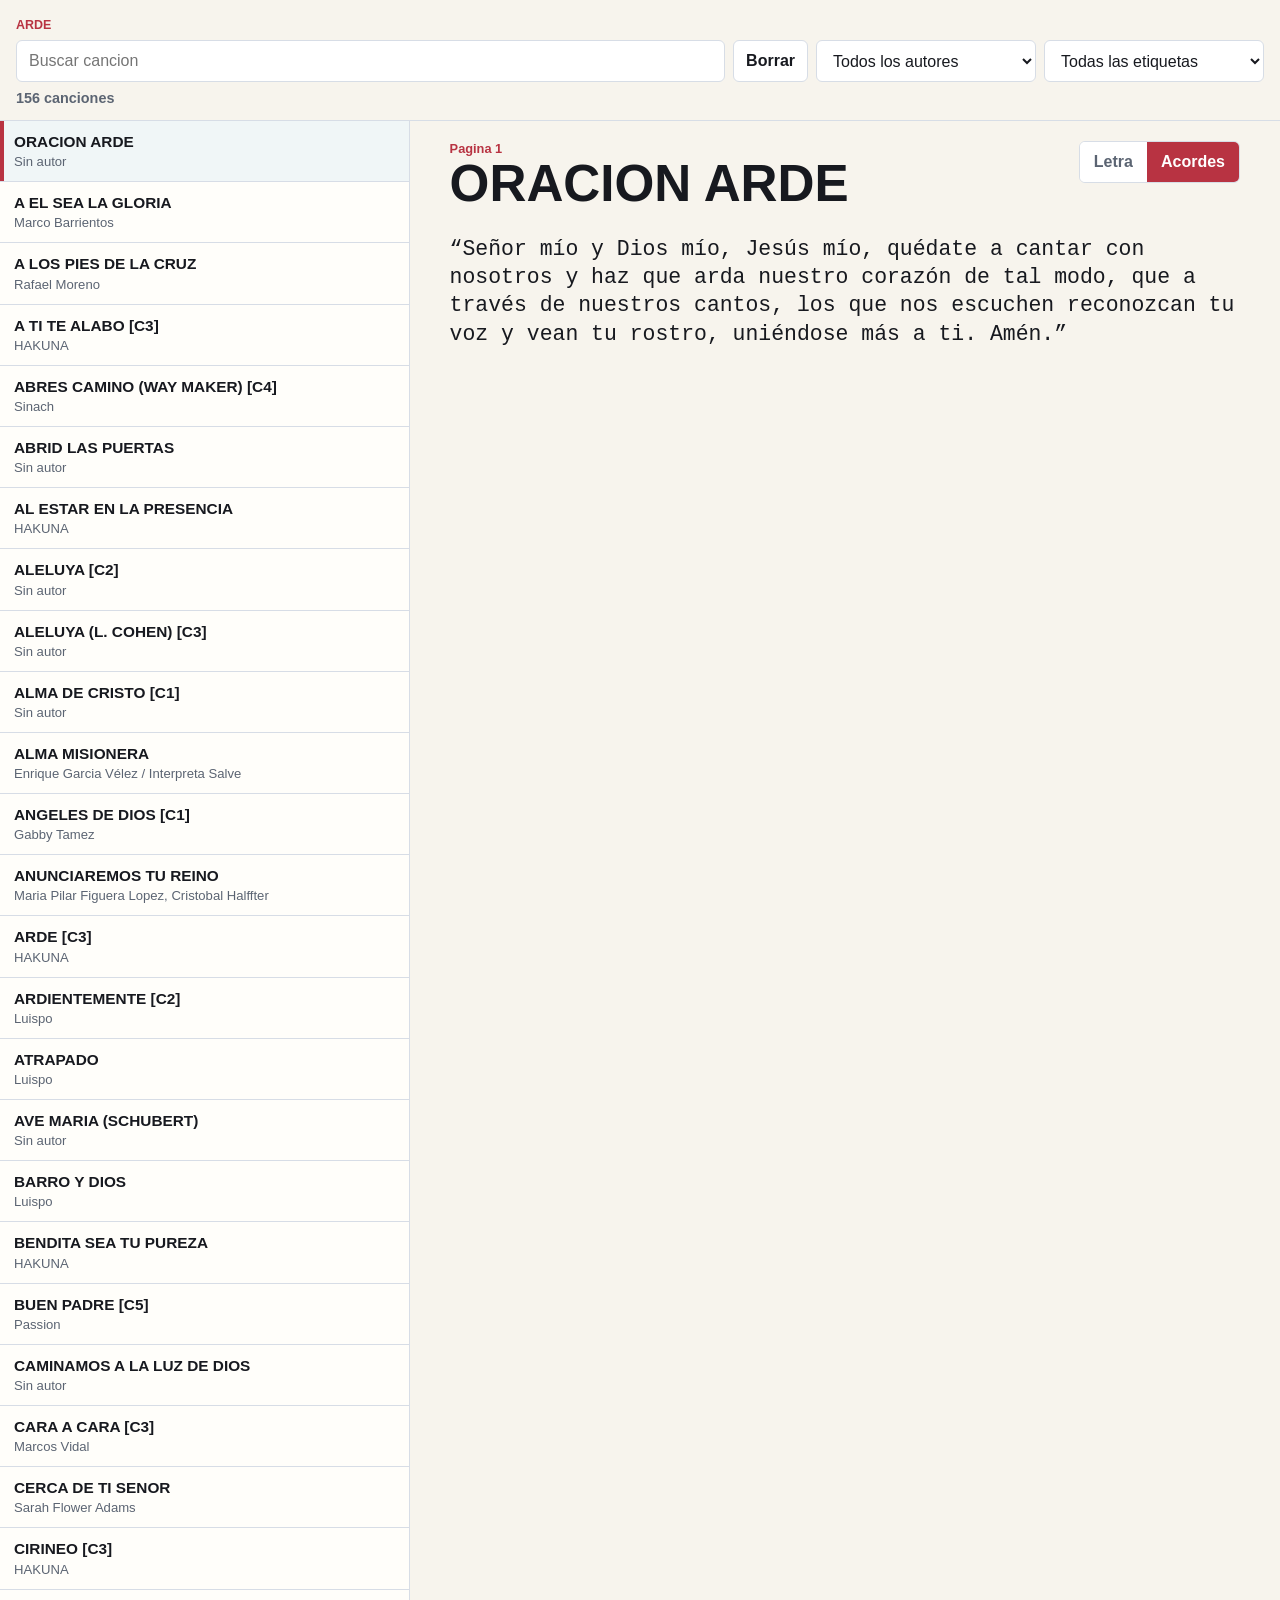
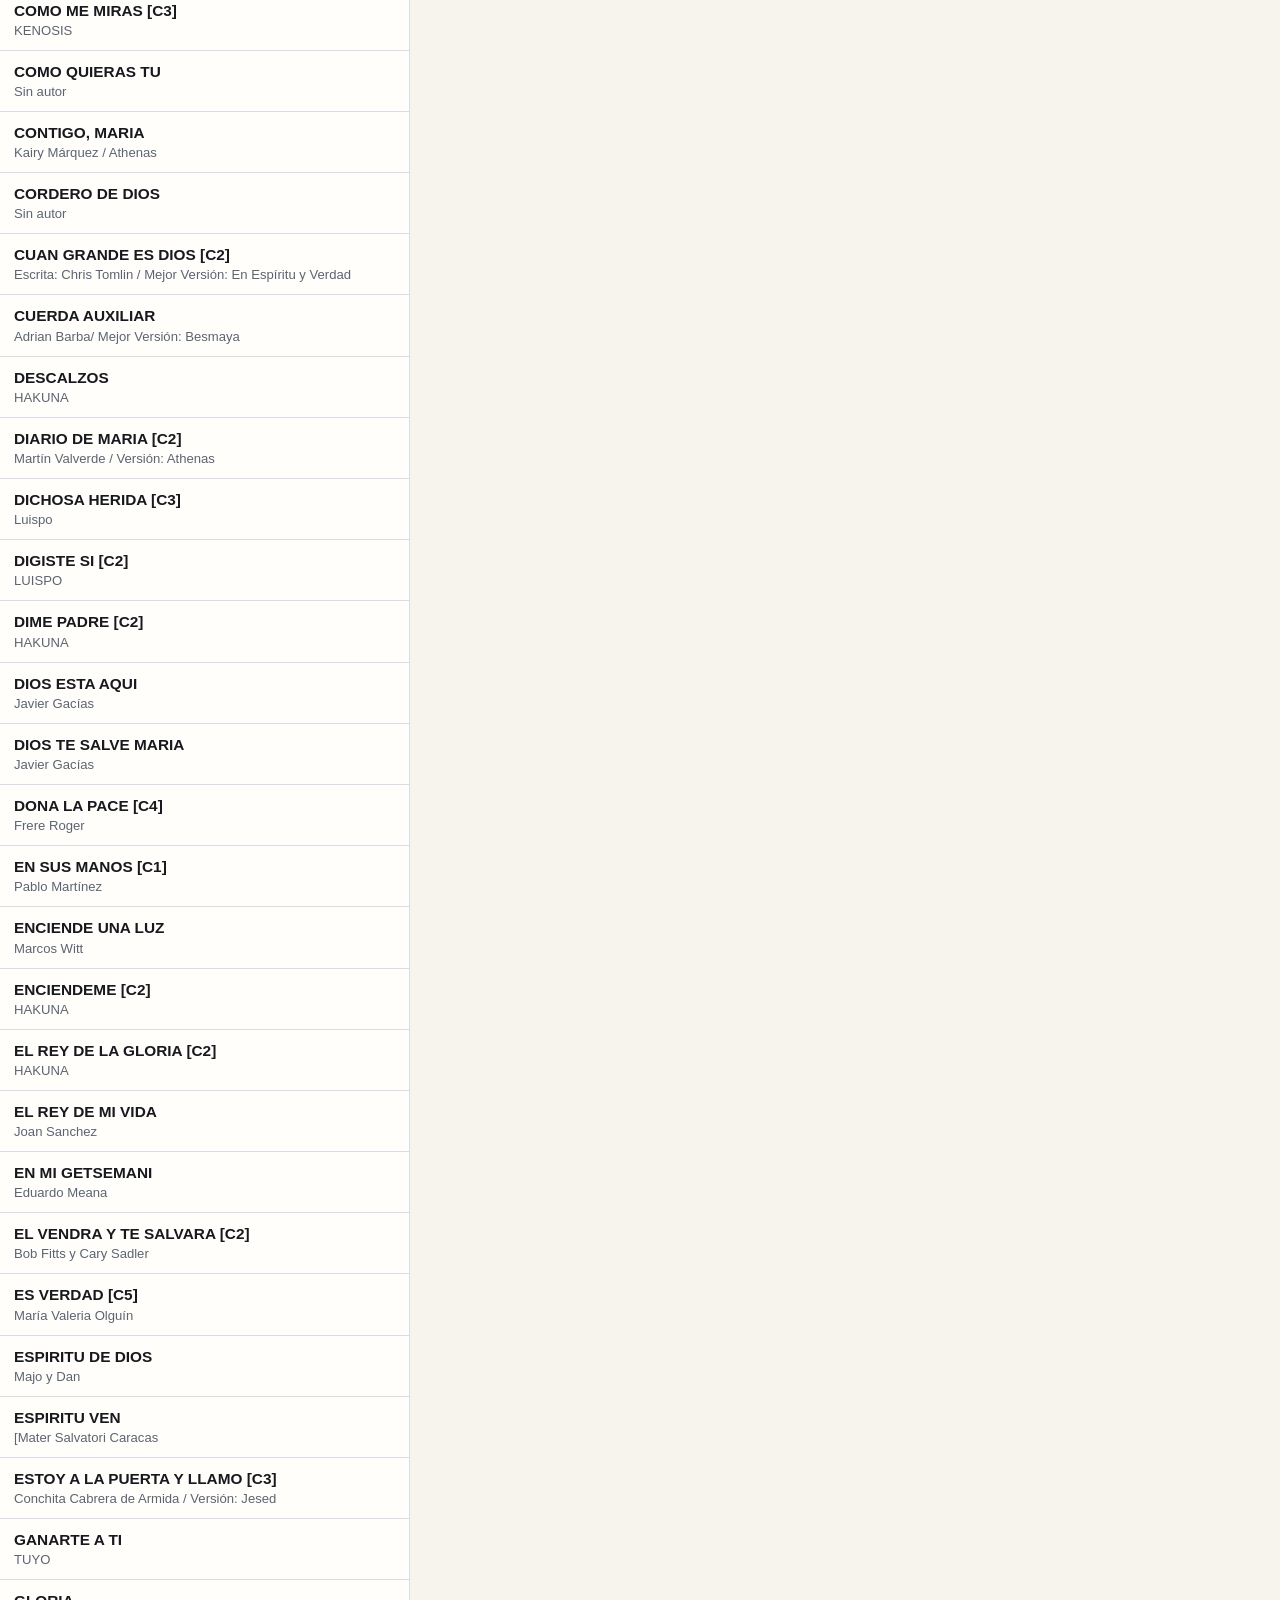
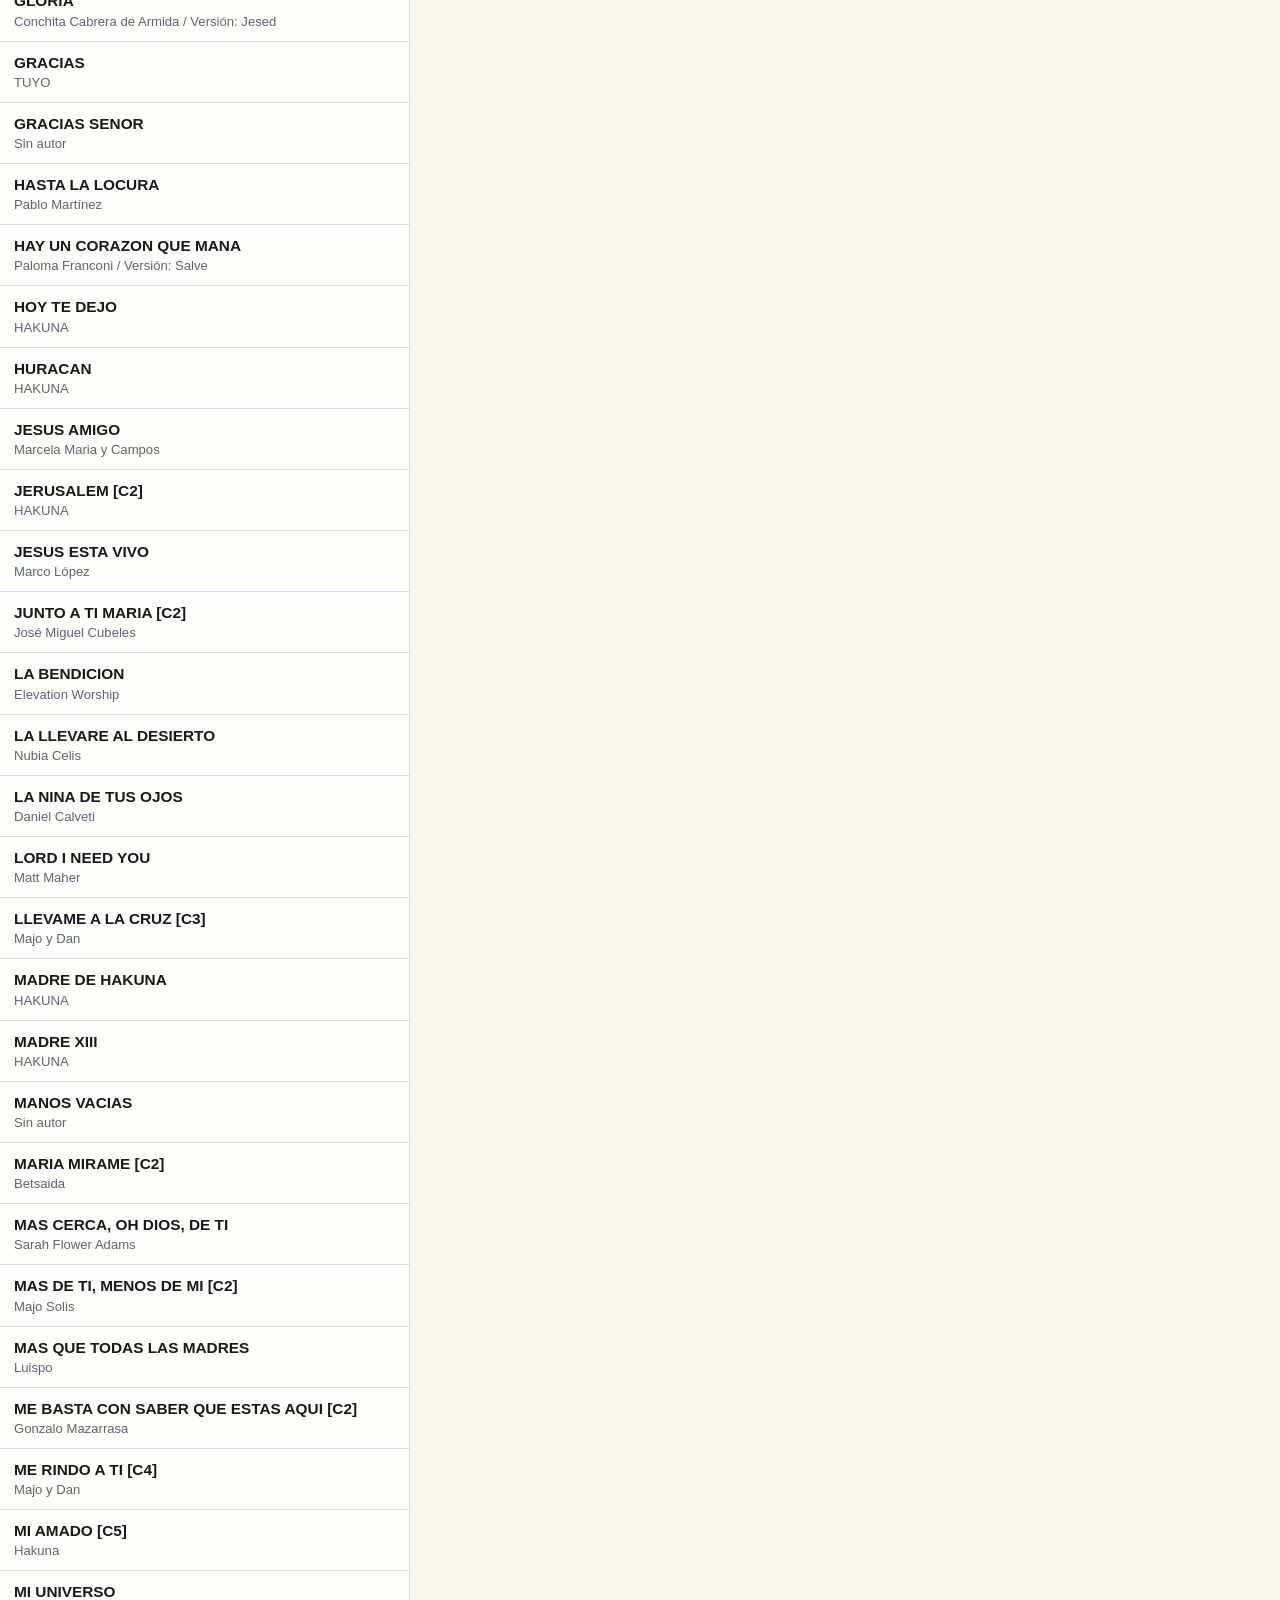
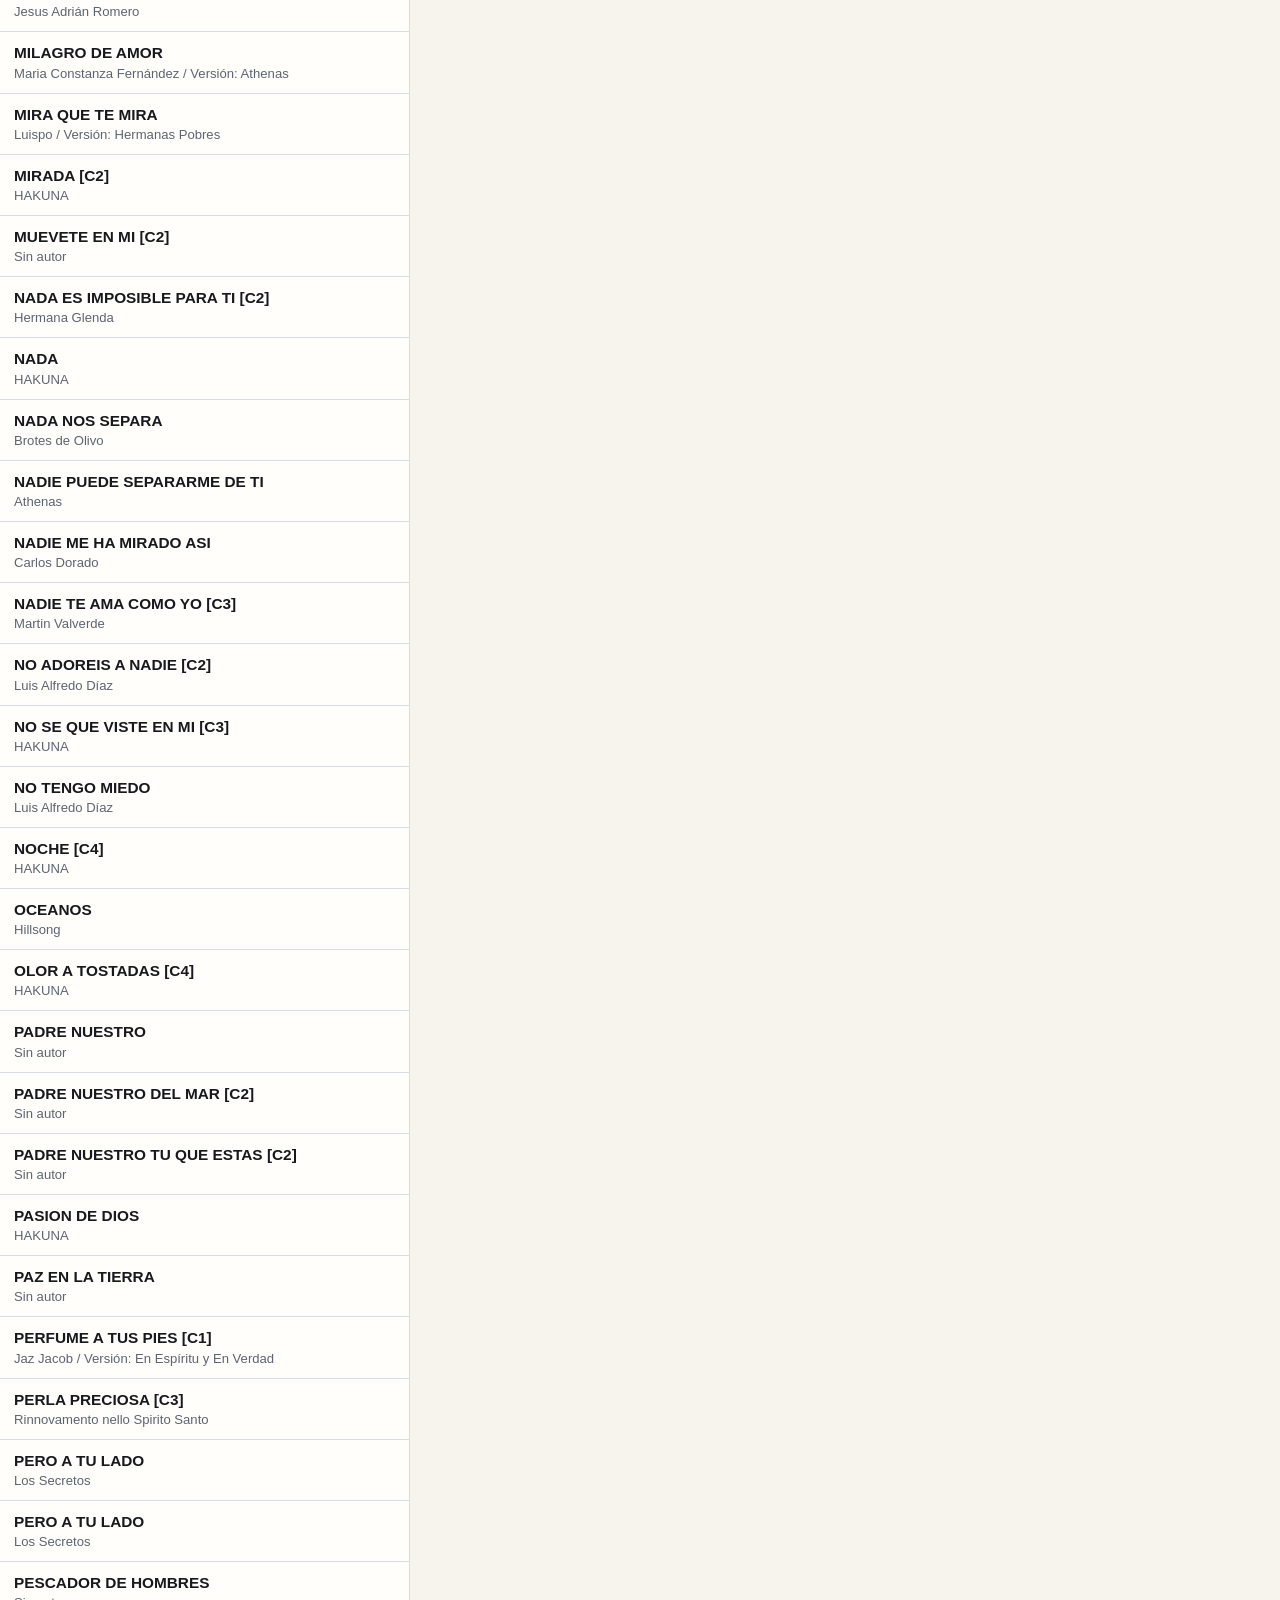
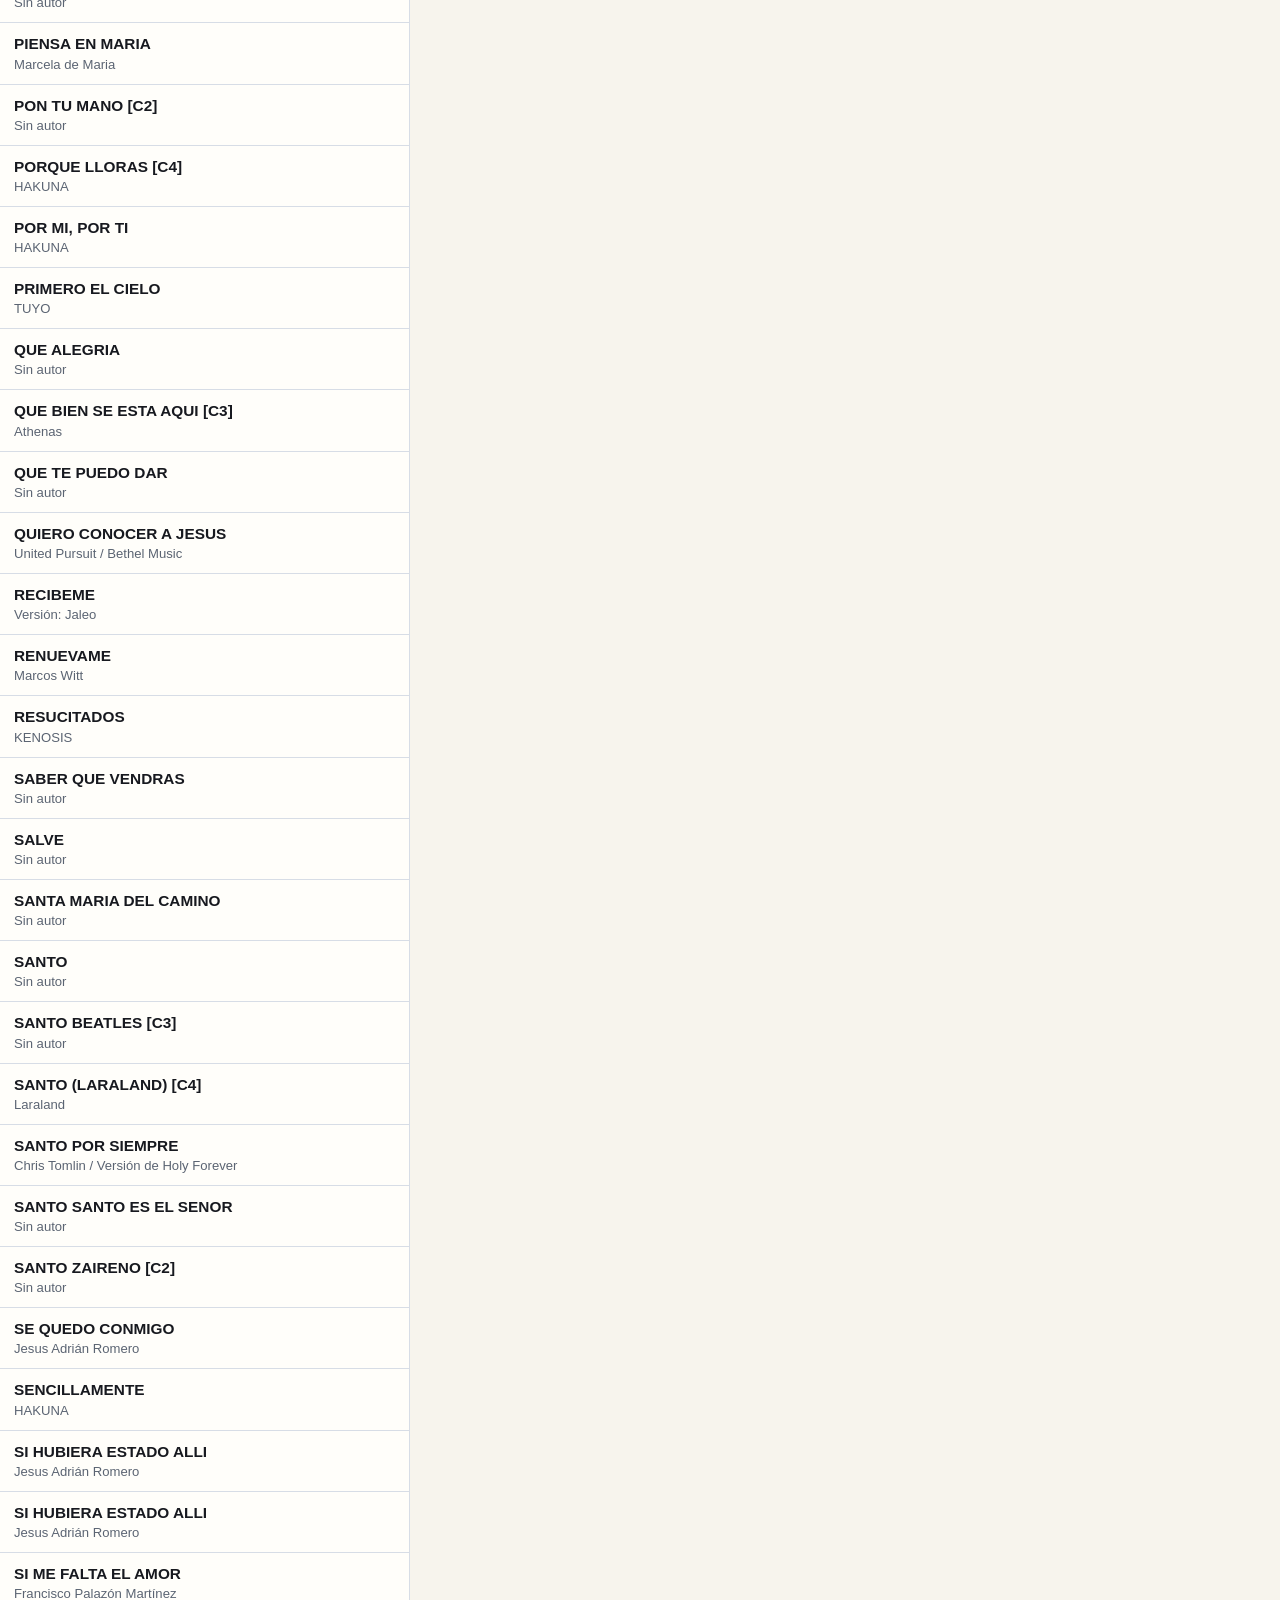
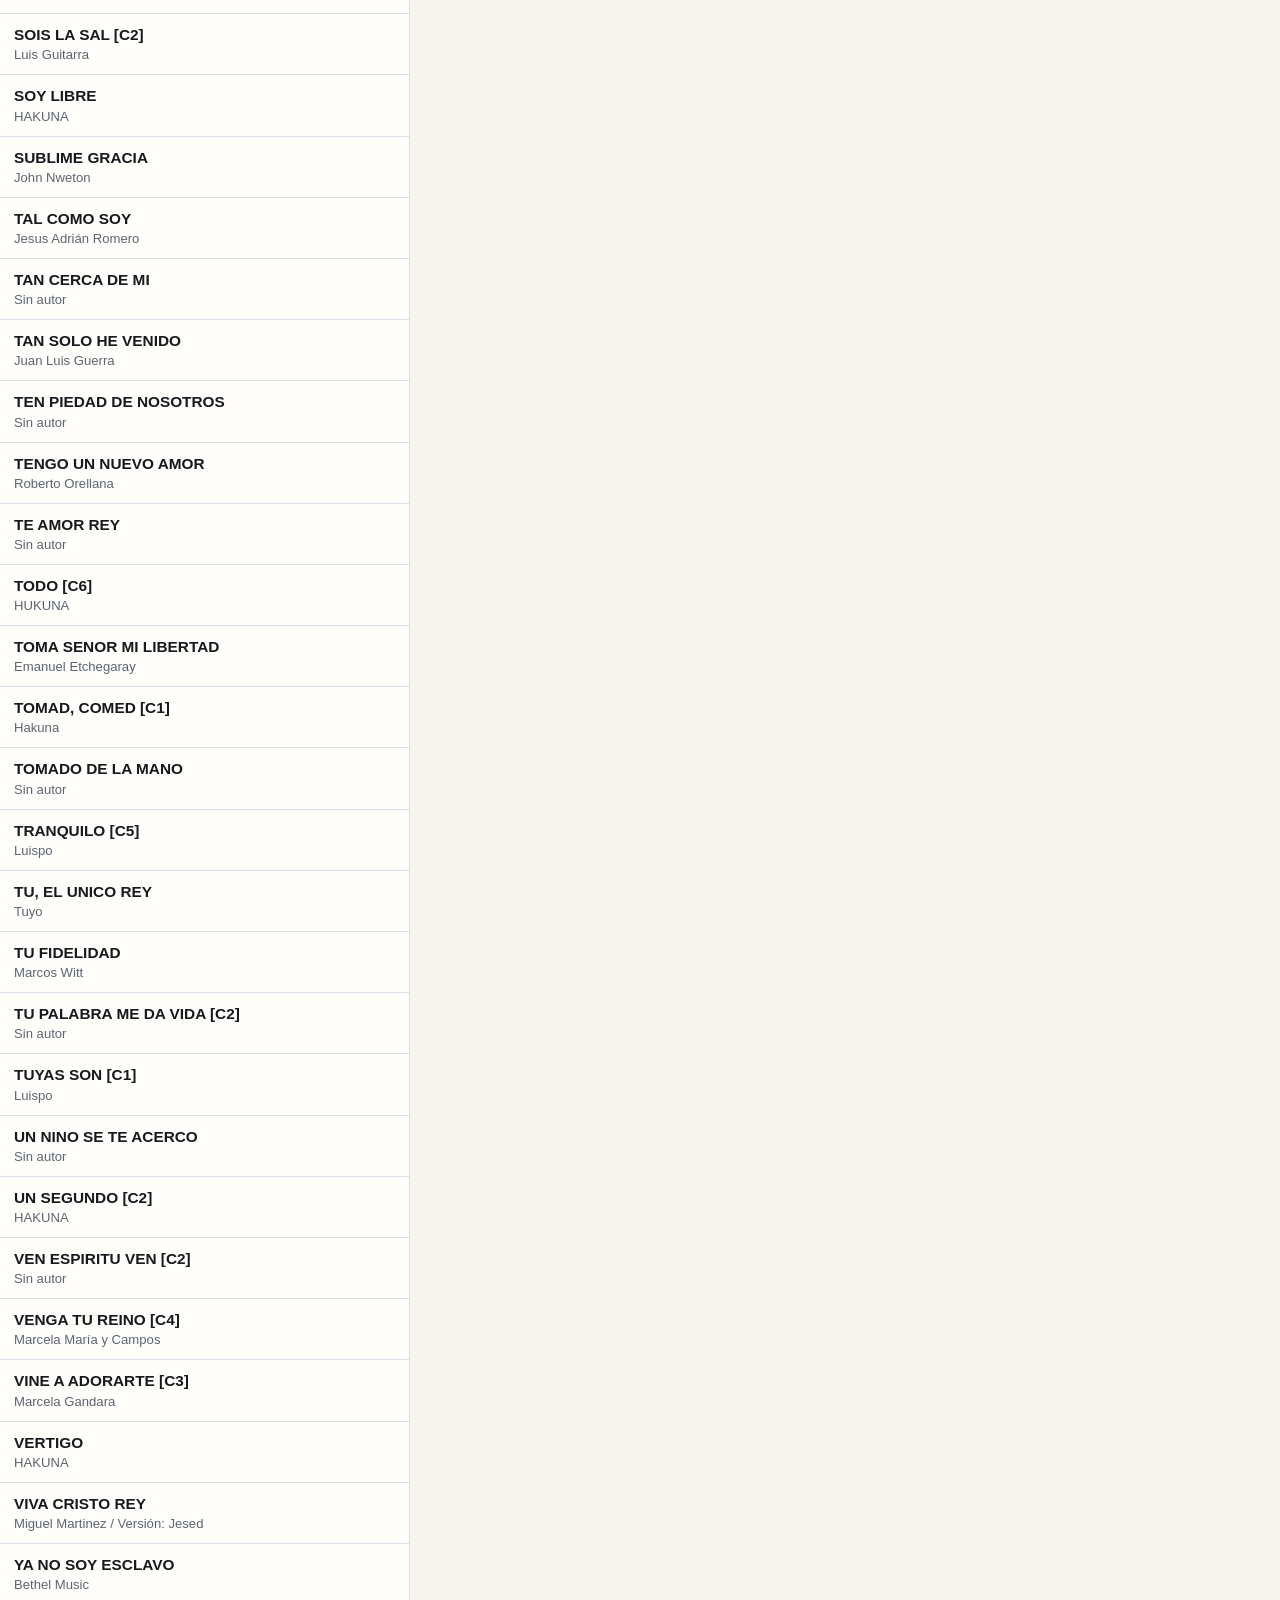
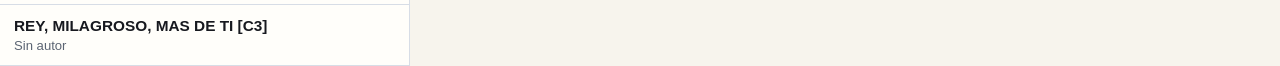
==== arde.html @ efcc57ff "Anade paginas directas de cancionero" ====
<!doctype html>
<html lang="es">
  <head>
    <meta charset="utf-8" />
    <meta name="viewport" content="width=device-width, initial-scale=1" />
    <title>ARDE Cancionero</title>
    <link rel="stylesheet" href="styles.css?v=20260527-landing7" />
  </head>
  <body class="app-open standalone-open" data-songbook-file="data/arde.json">
    <header class="topbar">
      <a class="home-button" href="index.html?v=landing7">Cancioneros</a>
      <p id="currentSongbook" class="eyebrow">ARDE</p>
      <div class="filters">
        <input id="search" type="search" placeholder="Buscar cancion" autocomplete="off" />
        <button id="clearFiltersButton" class="clear-filters-button" type="button">Borrar</button>
        <select id="authorFilter" aria-label="Autor"></select>
        <select id="tagFilter" aria-label="Etiqueta"></select>
      </div>
      <div class="selection-bar">
        <strong id="selectionCount">0 canciones</strong>
      </div>
    </header>
    <main class="layout">
      <nav id="songList" class="song-list" aria-label="Canciones"></nav>
      <article class="song-view">
        <div class="song-heading">
          <div>
            <p id="songPage" class="song-page"></p>
            <h2 id="songTitle">Cargando cancionero...</h2>
            <p id="songCapo" class="song-capo"></p>
            <p id="songAuthor" class="song-author"></p>
            <p id="songTags" class="song-tags"></p>
          </div>
          <div class="mode-switch" aria-label="Vista">
            <button id="lyricsOnlyButton" type="button">Letra</button>
            <button id="withChordsButton" type="button" class="active">Acordes</button>
          </div>
        </div>
        <div id="songBody" class="song-body"></div>
      </article>
    </main>
    <script src="songbook.js?v=20260527-landing7"></script>
  </body>
</html>
---- styles.css ----
:root {
  color-scheme: light;
  --ink: #17191f;
  --muted: #5b6472;
  --line: #d7dde6;
  --paper: #f7f4ed;
  --surface: #fffefa;
  --accent: #b83342;
}

* { box-sizing: border-box; }

body {
  margin: 0;
  background: var(--paper);
  color: var(--ink);
  font-family: Calibri, "Segoe UI", Arial, sans-serif;
}

.landing {
  min-height: 100vh;
  display: grid;
  align-content: center;
  gap: 14px;
  padding: 28px clamp(18px, 6vw, 56px);
}

.landing h1 {
  max-width: 720px;
  font-size: clamp(3rem, 11vw, 7.2rem);
  line-height: 0.92;
}

.landing-copy {
  color: var(--muted);
  font-size: clamp(1.05rem, 4vw, 1.35rem);
}

.songbook-choices {
  display: grid;
  grid-template-columns: repeat(2, minmax(0, 1fr));
  gap: 14px;
  width: min(780px, 100%);
  margin-top: 10px;
}

.songbook-button {
  --songbook-logo-column: clamp(50px, 11vw, 66px);
  --songbook-logo-gap: 8px;
  min-height: 132px;
  border: 1px solid var(--line);
  border-radius: 8px;
  background: var(--surface);
  color: var(--ink);
  cursor: pointer;
  display: grid;
  align-content: center;
  gap: 8px;
  padding: 18px 14px;
  text-align: left;
  text-decoration: none;
  font: inherit;
}

.songbook-title {
  display: grid;
  grid-template-columns: var(--songbook-logo-column) minmax(0, 1fr);
  align-items: center;
  gap: var(--songbook-logo-gap);
}

.songbook-logo {
  width: min(100%, clamp(40px, 10vw, 54px));
  height: clamp(50px, 12vw, 66px);
  object-fit: contain;
  flex: 0 0 auto;
}

.songbook-logo.rockandpop {
  width: min(100%, clamp(50px, 11vw, 66px));
  height: clamp(50px, 11vw, 66px);
}

.songbook-title strong {
  color: #000;
  font-size: clamp(1.8rem, 5vw, 3.2rem);
  line-height: 0.95;
}

.songbook-button span {
  color: var(--muted);
  font-size: 1rem;
}

.songbook-button > span:not(.songbook-title) {
  margin-left: calc(var(--songbook-logo-column) + var(--songbook-logo-gap));
}

.app-open .landing {
  display: none;
}

.topbar, .layout {
  display: none;
}

.app-open .topbar {
  display: grid;
}

.app-open .layout {
  display: grid;
}

.topbar {
  position: sticky;
  top: 0;
  z-index: 3;
  gap: 8px;
  padding: 18px 16px 14px;
  border-bottom: 1px solid var(--line);
  background: var(--paper);
}

.home-button {
  display: none;
  width: max-content;
  min-height: 34px;
  border: 1px solid var(--line);
  border-radius: 6px;
  background: #fff;
  color: var(--ink);
  cursor: pointer;
  padding: 0 12px;
  font: inherit;
  font-weight: 800;
}

.eyebrow {
  margin: 0;
  color: var(--accent);
  font-size: 0.78rem;
  font-weight: 800;
  letter-spacing: 0;
  text-transform: uppercase;
}

h1, h2, p { margin-top: 0; }

h1 {
  margin-bottom: 2px;
  font-size: 2rem;
  line-height: 1;
}

.filters {
  display: grid;
  grid-template-columns: minmax(180px, 1fr) auto minmax(150px, 220px) minmax(150px, 220px);
  gap: 8px;
}

#search, .filters select, .clear-filters-button {
  width: 100%;
  min-height: 42px;
  border: 1px solid var(--line);
  border-radius: 6px;
  background: #fff;
  color: var(--ink);
  padding: 0 12px;
  font: inherit;
}

.clear-filters-button {
  cursor: pointer;
  font-weight: 800;
  padding: 0 12px;
}

.selection-bar {
  display: flex;
  align-items: center;
  gap: 8px;
  flex-wrap: wrap;
}

.selection-bar strong {
  color: var(--muted);
  font-size: 0.9rem;
}

.selection-bar button {
  min-height: 34px;
  border: 1px solid var(--line);
  border-radius: 6px;
  background: #fff;
  color: var(--ink);
  cursor: pointer;
  padding: 0 10px;
  font: inherit;
  font-weight: 800;
}

.selection-bar button.active {
  border-color: var(--accent);
  background: var(--accent);
  color: #fff;
}

.selection-bar button:disabled {
  cursor: not-allowed;
  opacity: 0.45;
}

.layout {
  display: grid;
  grid-template-columns: minmax(230px, 32%) 1fr;
  min-height: calc(100vh - 122px);
}

body:not(.app-open) .topbar,
body:not(.app-open) .layout {
  display: none;
}

.song-list {
  border-right: 1px solid var(--line);
  background: var(--surface);
  overflow: auto;
}

.song-item {
  width: 100%;
  border: 0;
  border-bottom: 1px solid var(--line);
  background: transparent;
  color: var(--ink);
  cursor: pointer;
  display: grid;
  gap: 4px;
  padding: 12px 14px;
  text-align: left;
}

.song-item.active {
  background: #f0f6f7;
  box-shadow: inset 4px 0 0 var(--accent);
}

.song-item.selected {
  background: #fff8e8;
  box-shadow: inset 4px 0 0 #111;
}

.song-item.selected.active {
  background: #eef6ef;
}

.song-item.selected::after {
  content: "Seleccionada";
  color: #111;
  font-size: 0.72rem;
  font-weight: 800;
}

.song-item strong {
  font-size: 0.96rem;
  line-height: 1.12;
}

.song-item span {
  color: var(--muted);
  font-size: 0.82rem;
}

.song-item .item-tags,
.song-item .item-author {
  color: var(--accent);
  font-size: 0.78rem;
  font-weight: 800;
}

.filter-chip {
  border: 0;
  border-radius: 999px;
  background: transparent;
  color: var(--accent);
  cursor: pointer;
  display: inline;
  padding: 0;
  font: inherit;
  font-weight: 800;
  text-align: left;
}

.filter-chip:hover,
.filter-chip:focus-visible {
  text-decoration: underline;
}

.song-view {
  min-width: 0;
  padding: 20px clamp(16px, 4vw, 40px) 40px;
}

.song-heading {
  display: flex;
  align-items: start;
  justify-content: space-between;
  gap: 16px;
  margin-bottom: 18px;
}

.song-page {
  margin: 0 0 4px;
  color: var(--accent);
  font-size: 0.8rem;
  font-weight: 800;
}

h2 {
  margin-bottom: 4px;
  font-size: clamp(1.8rem, 5vw, 3.2rem);
  line-height: 0.95;
}

.song-author {
  margin-bottom: 0;
  color: var(--muted);
  font-style: italic;
}

.song-capo {
  margin: 0 0 6px;
  color: var(--accent);
  font-size: 0.96rem;
  font-weight: 800;
}

.song-author .filter-chip {
  color: var(--muted);
  font-style: italic;
}

.song-tags {
  margin: 8px 0 0;
  color: var(--accent);
  font-size: 0.86rem;
  font-weight: 800;
}

.song-tags .filter-chip + .filter-chip {
  margin-left: 8px;
}

.mode-switch {
  display: inline-flex;
  flex: 0 0 auto;
  border: 1px solid var(--line);
  border-radius: 6px;
  overflow: hidden;
  background: #fff;
}

.mode-switch button {
  min-height: 40px;
  border: 0;
  background: #fff;
  color: var(--muted);
  cursor: pointer;
  padding: 0 14px;
  font: inherit;
  font-weight: 800;
}

.mode-switch button.active {
  background: var(--accent);
  color: #fff;
}

.transpose-controls {
  display: inline-grid;
  grid-template-columns: auto 40px 42px 40px 40px;
  align-items: center;
  gap: 0;
  width: max-content;
}

.transpose-controls.hidden {
  display: none;
}

.transpose-controls span {
  margin-right: 8px;
  color: var(--muted);
  font-weight: 800;
}

.transpose-controls button,
.transpose-controls strong {
  min-height: 40px;
  border: 1px solid var(--line);
  background: #fff;
  color: var(--ink);
  display: grid;
  place-items: center;
  font: inherit;
  font-weight: 800;
}

.transpose-controls button {
  cursor: pointer;
}

.transpose-controls button:first-of-type {
  border-radius: 6px 0 0 6px;
}

.transpose-controls button:last-of-type {
  border-radius: 0 6px 6px 0;
}

.transpose-controls strong {
  border-left: 0;
  border-right: 0;
}

.autoscroll-button,
.pdf-button {
  min-height: 40px;
  border: 1px solid var(--line);
  border-radius: 6px;
  background: #fff;
  color: var(--ink);
  cursor: pointer;
  padding: 0 14px;
  font: inherit;
  font-weight: 800;
}

.autoscroll-button.active {
  border-color: var(--accent);
  background: var(--accent);
  color: #fff;
}

.pdf-button {
  color: var(--accent);
}

.song-body {
  margin: 0;
  overflow-wrap: anywhere;
  font-family: Calibri, "Segoe UI", Arial, sans-serif;
  font-size: clamp(1.05rem, 3.8vw, 1.55rem);
  line-height: 1.36;
}

.song-body.chords-mode {
  font-family: Consolas, "Courier New", monospace;
  font-size: clamp(0.95rem, 3.4vw, 1.34rem);
  line-height: 1.32;
}

.song-line.chord-line {
  font-weight: 800;
}

.song-line {
  min-height: 1.36em;
  white-space: pre-wrap;
}

.song-line strong {
  font-weight: 800;
}

.song-link {
  margin: 22px 0 0;
}

.song-link.hidden {
  display: none;
}

.song-link a {
  color: var(--accent);
  font-weight: 800;
}

.empty {
  color: var(--muted);
  padding: 18px 14px;
}

@media (max-width: 780px) {
  .songbook-choices {
    grid-template-columns: 1fr;
  }

  .songbook-button {
    min-height: 112px;
  }

  .filters {
    grid-template-columns: 1fr;
  }

  .topbar {
    position: static;
  }

  .app-open .layout {
    display: block;
  }

  .song-list {
    border-right: 0;
    border-bottom: 1px solid var(--line);
    max-height: none;
    overflow: visible;
  }

  .song-item {
    border-bottom: 1px solid var(--line);
  }

  .song-item.active {
    box-shadow: inset 4px 0 0 var(--accent);
  }

  .song-heading {
    display: grid;
    scroll-margin-top: 132px;
  }

  .mode-switch {
    width: 100%;
  }

  .mode-switch button {
    flex: 1 1 50%;
  }

  .transpose-controls {
    grid-template-columns: auto 1fr 1fr 1fr 1fr;
    width: 100%;
  }

  .autoscroll-button,
  .pdf-button {
    width: 100%;
  }
}
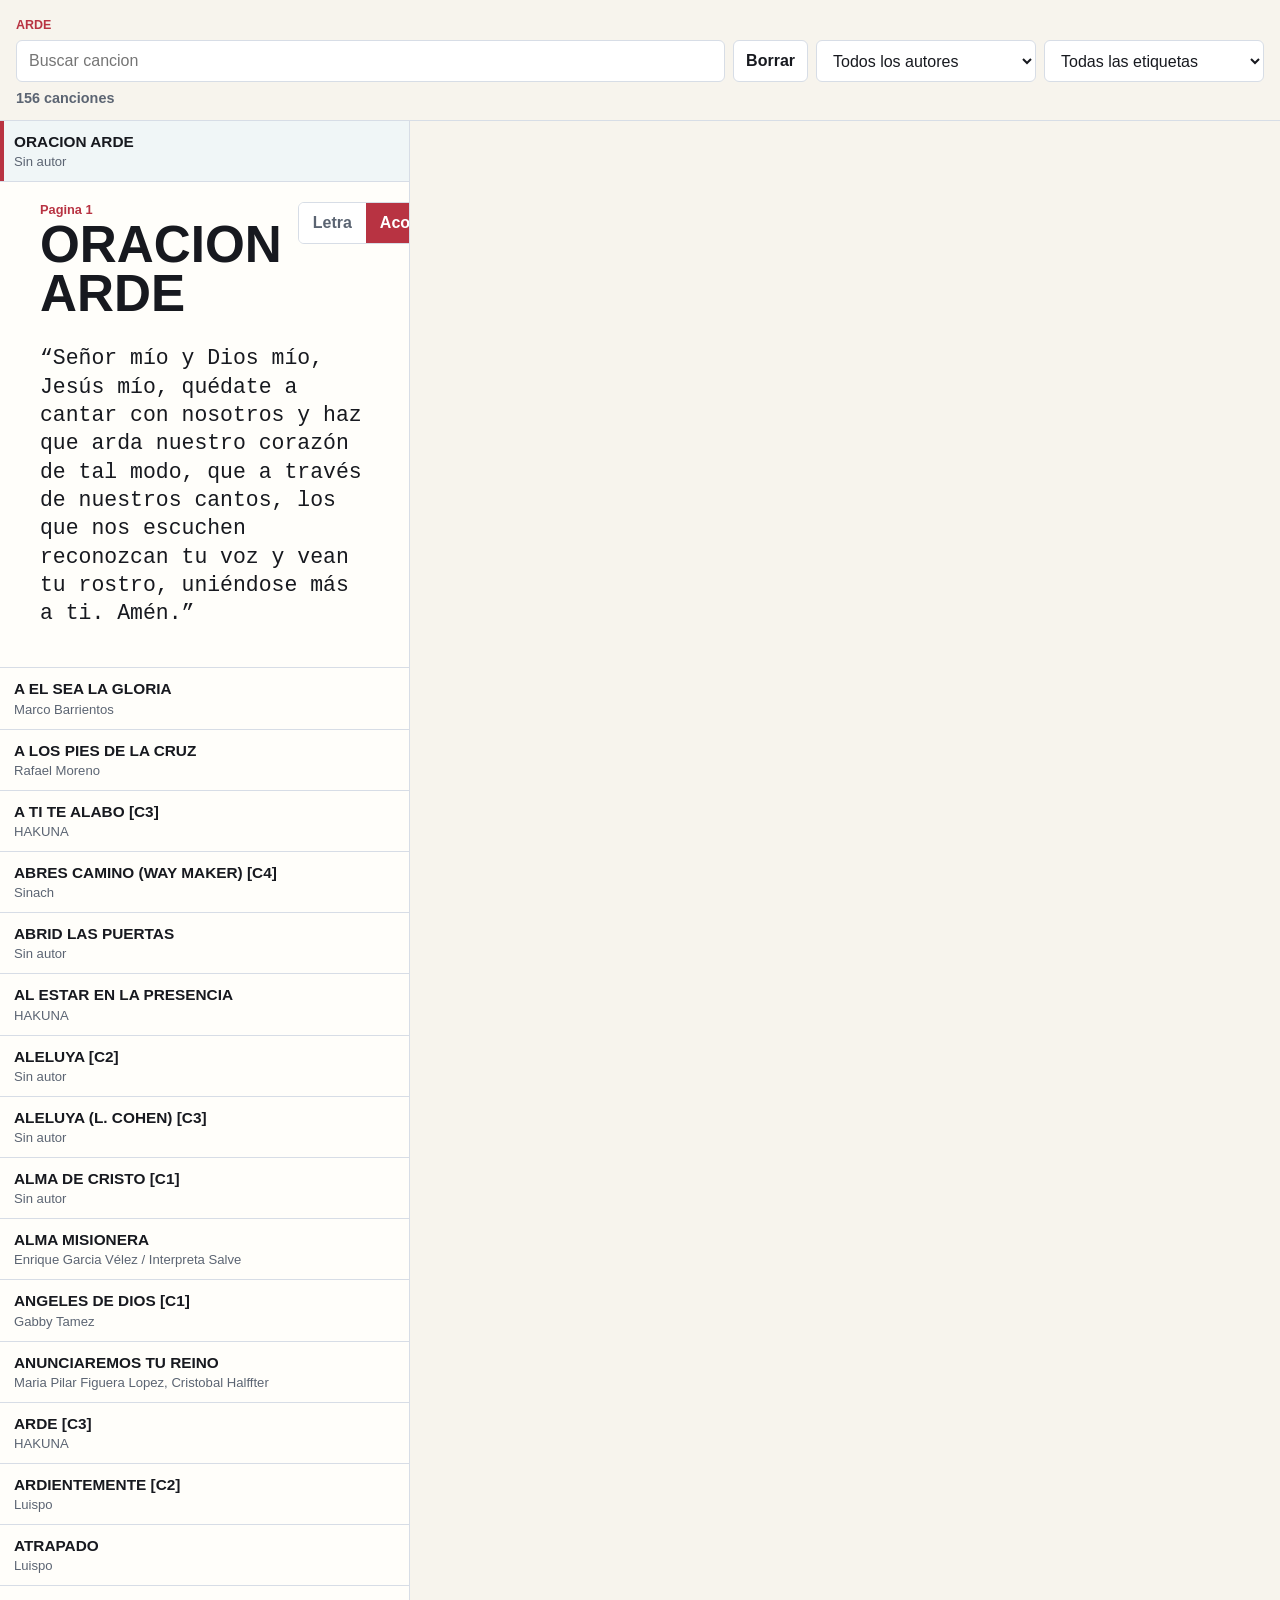
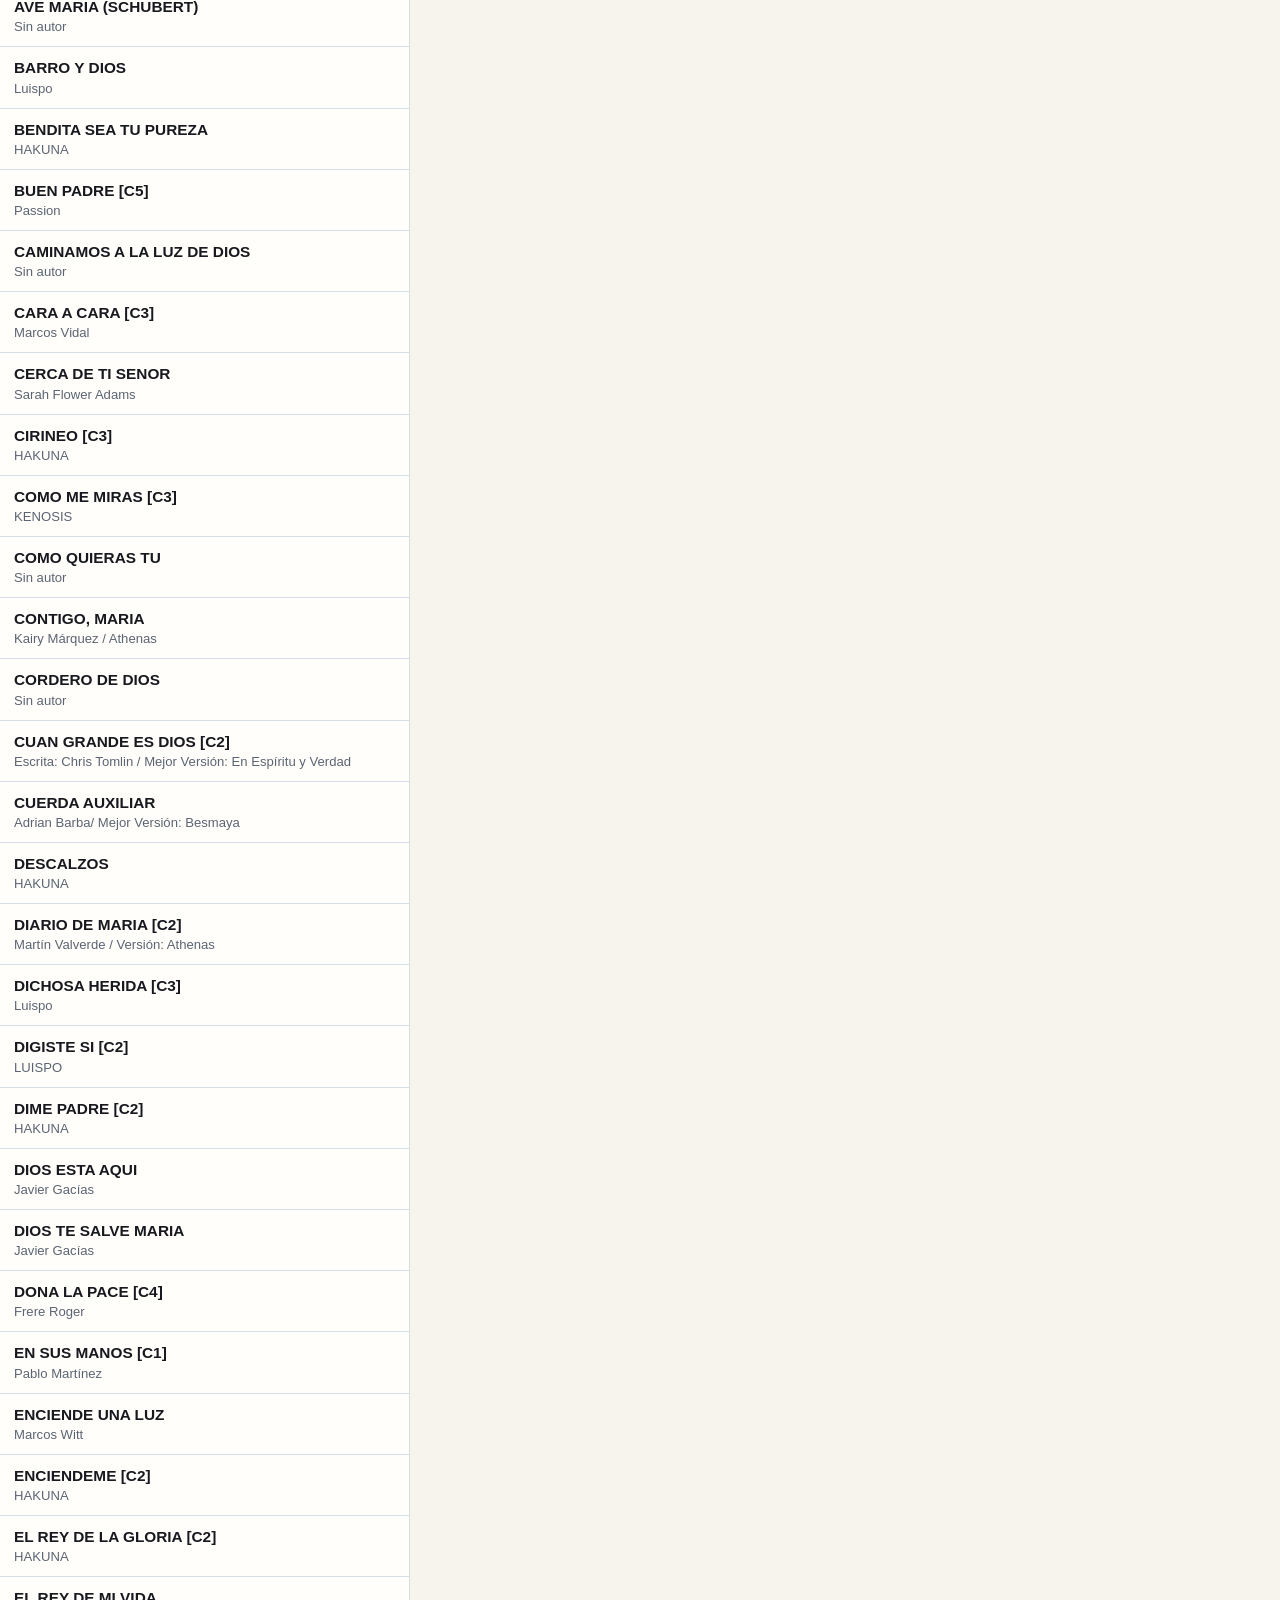
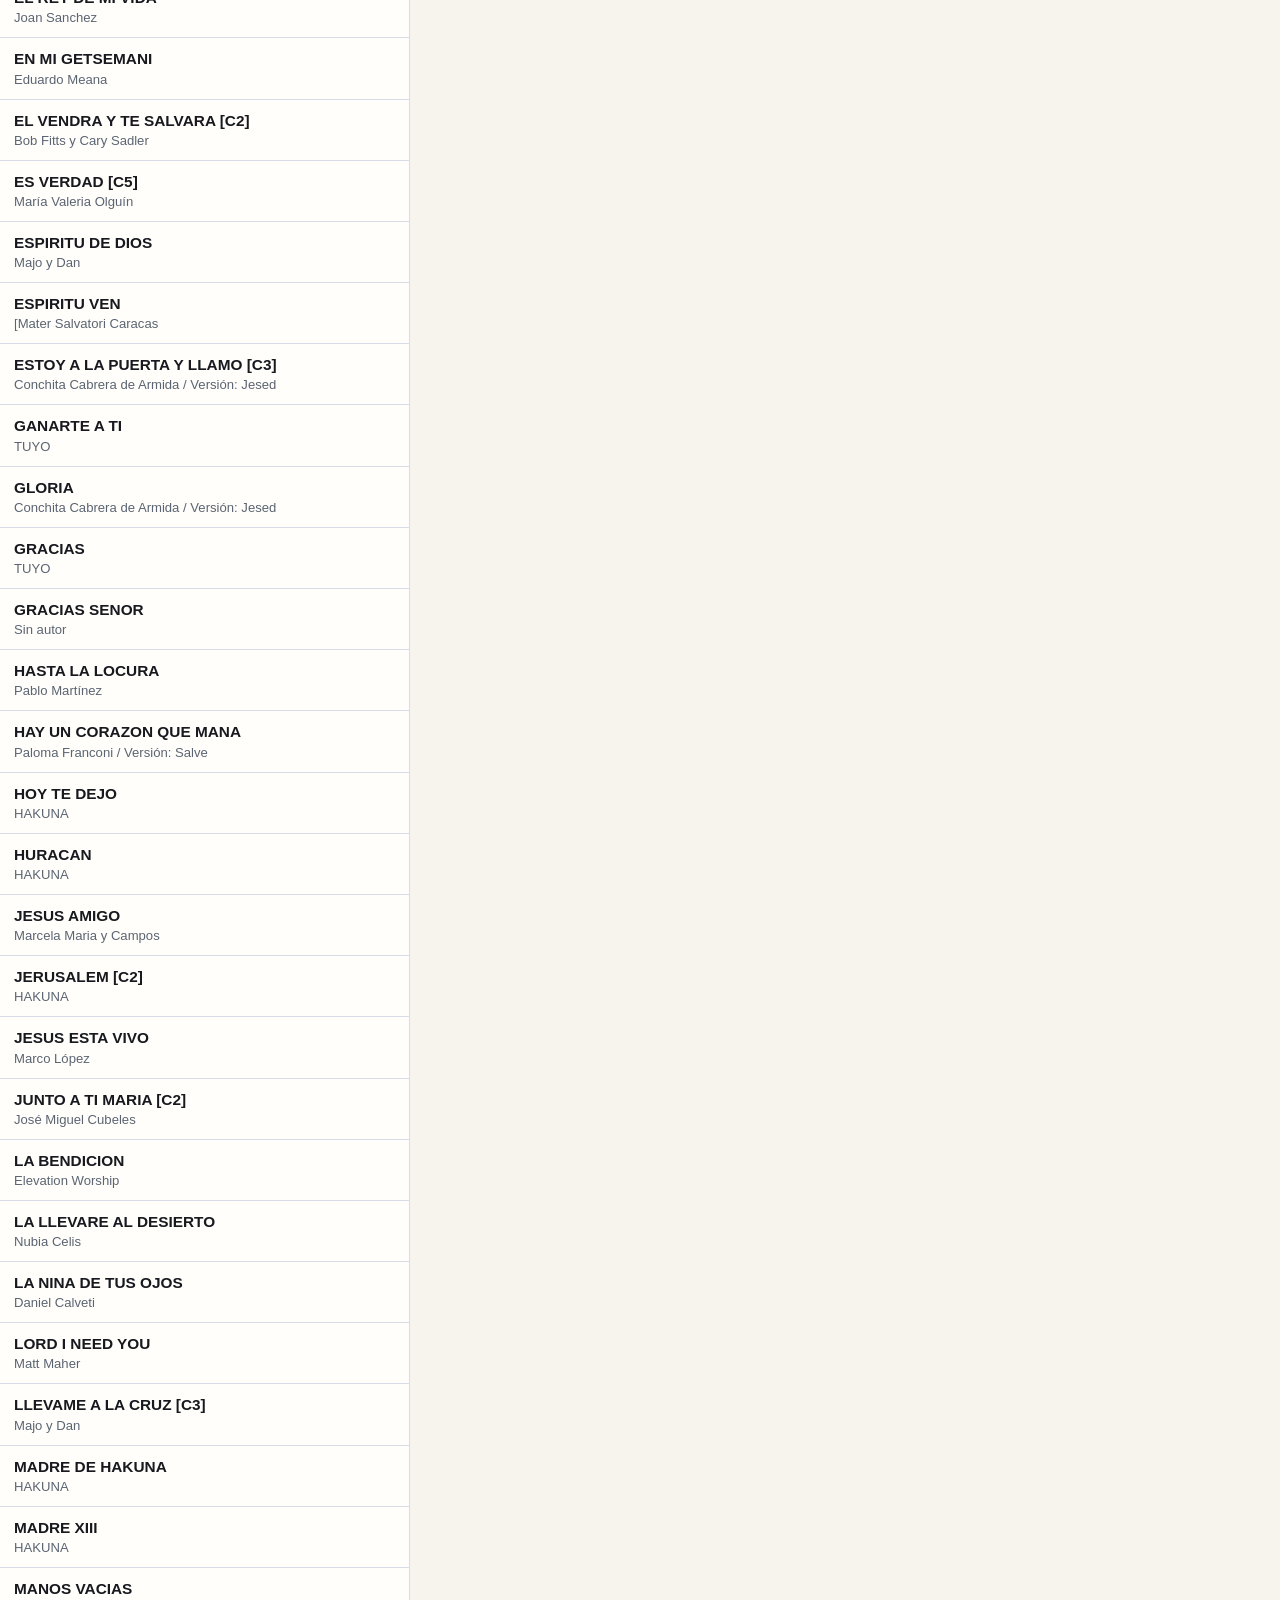
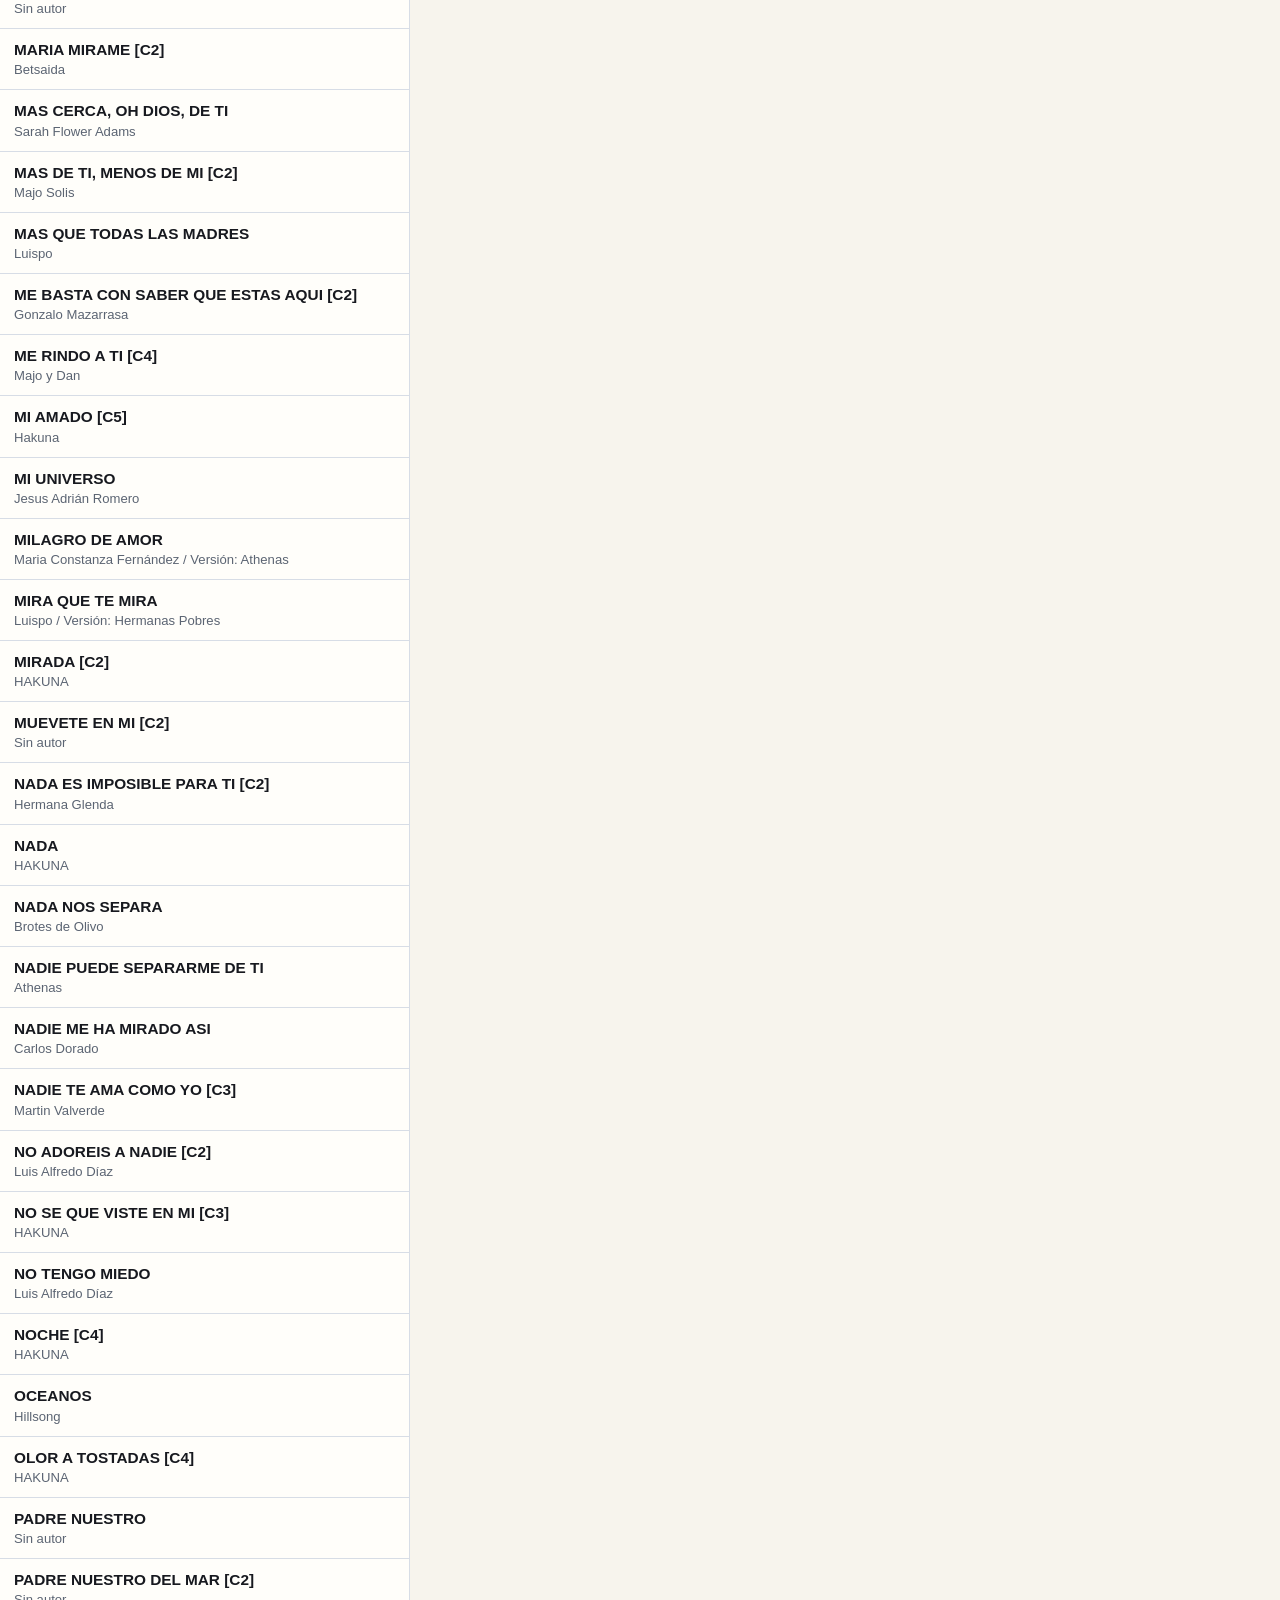
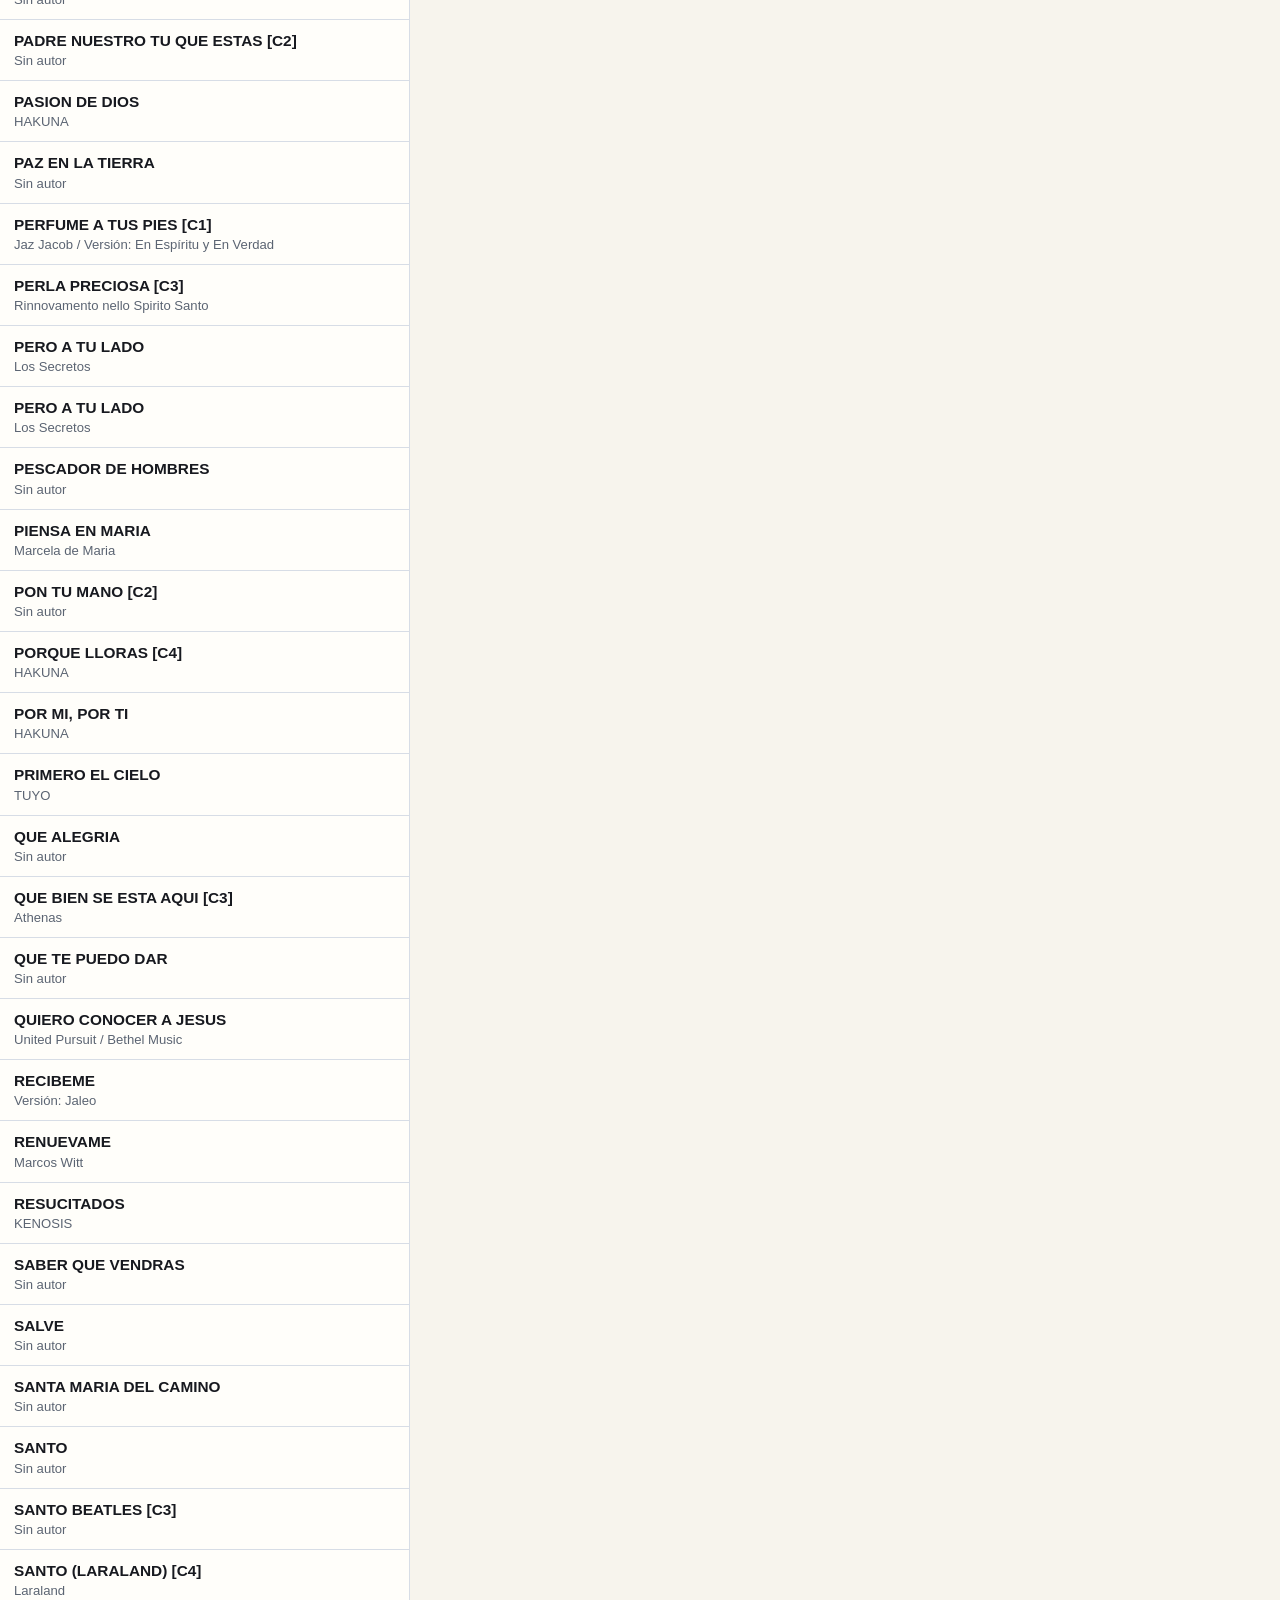
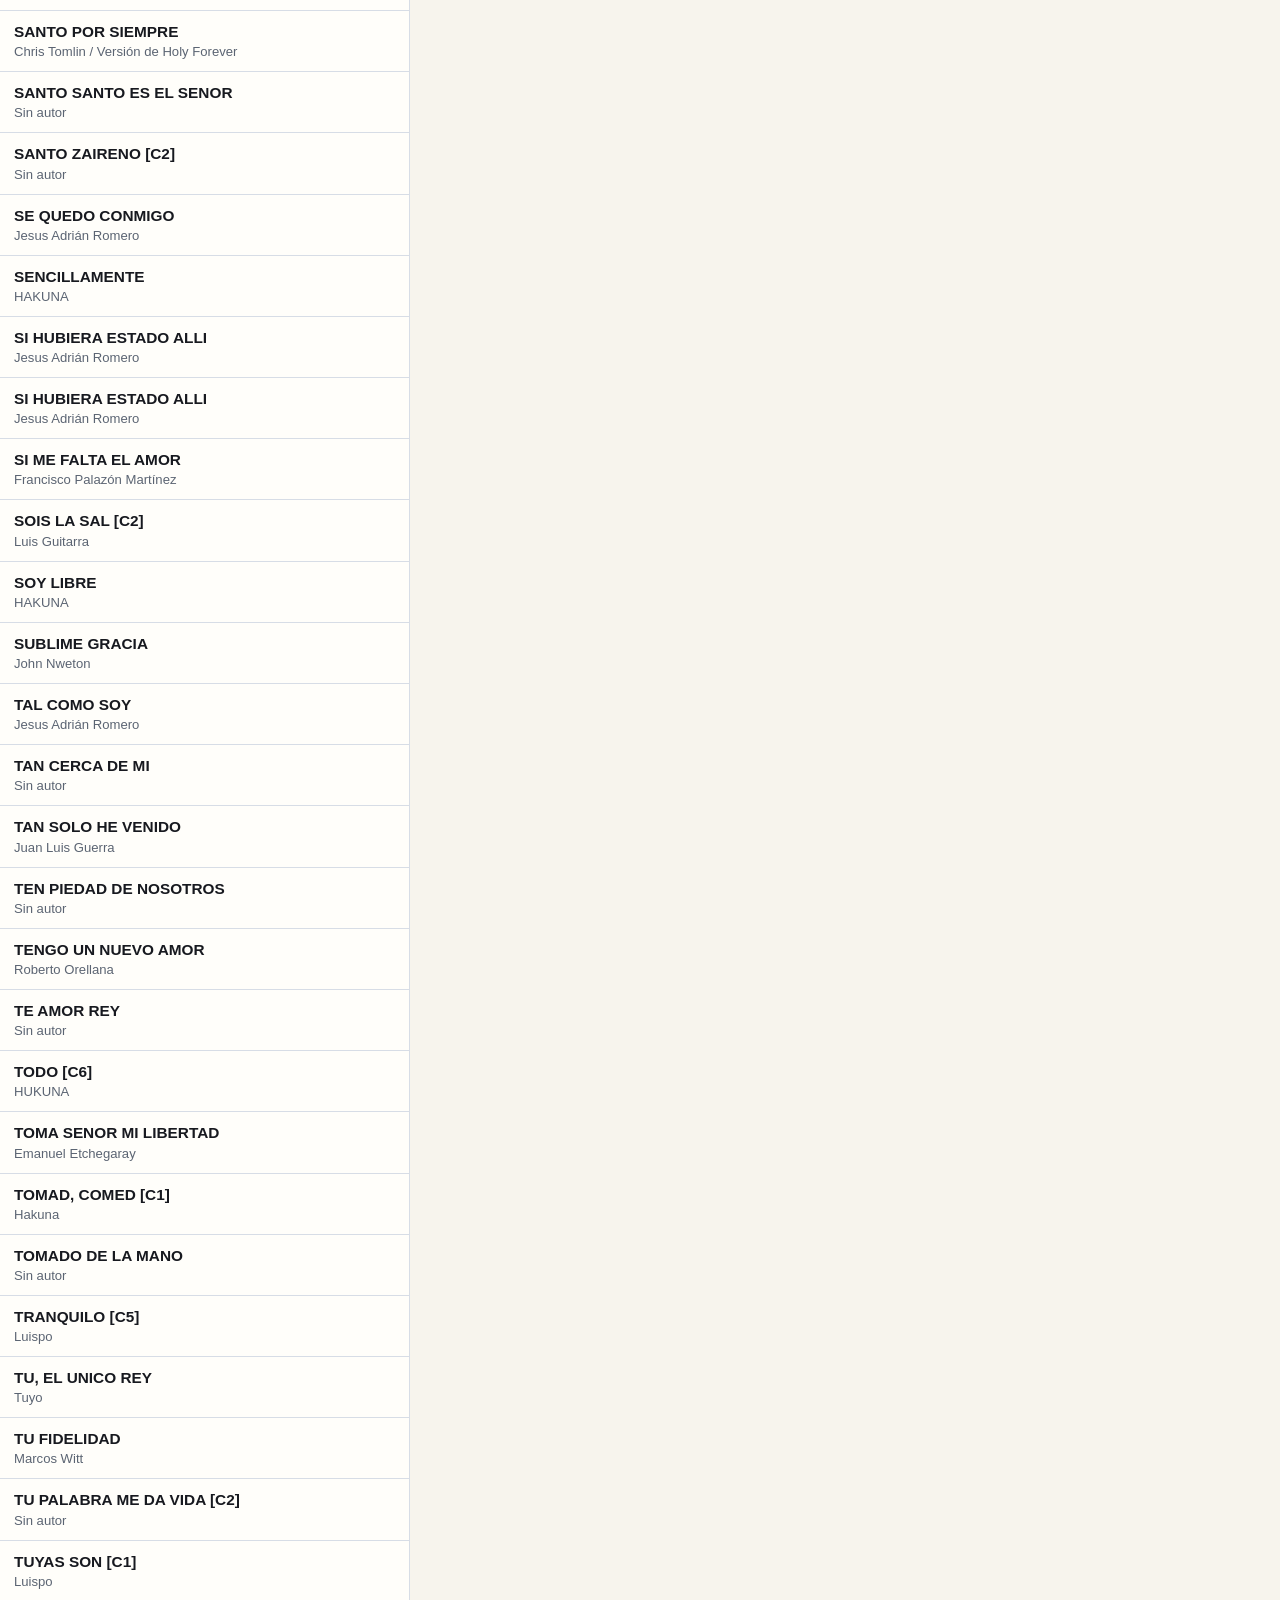
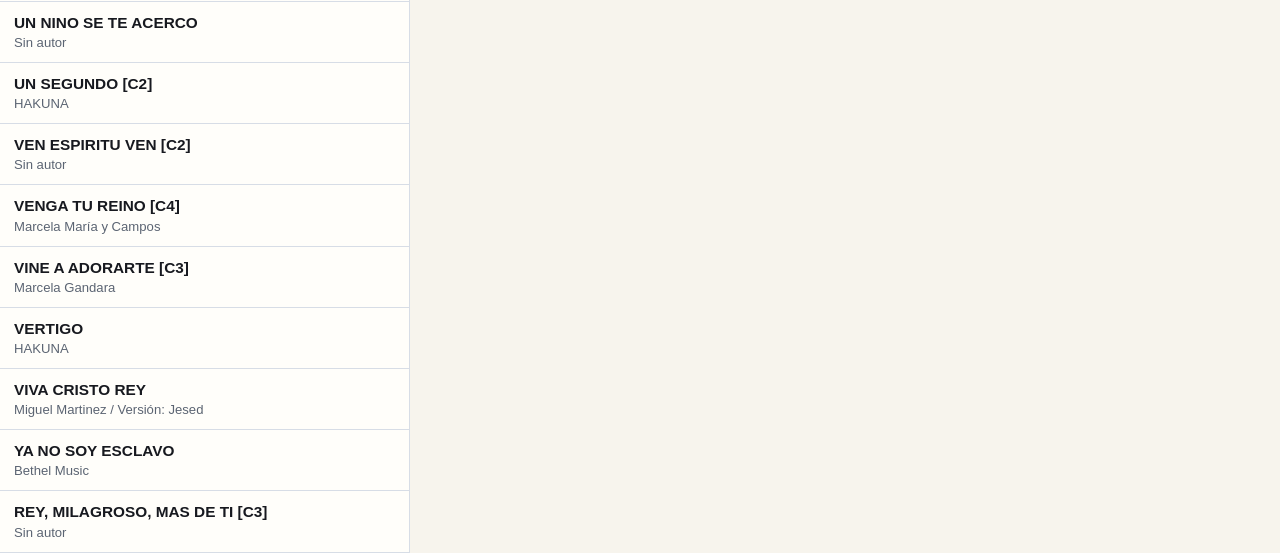
==== commit b5a26e0c: "Despliega cancion bajo seleccion" ====
--- a/arde.html
+++ b/arde.html
@@ -8,7 +8,7 @@
   </head>
   <body class="app-open standalone-open" data-songbook-file="data/arde.json">
     <header class="topbar">
-      <a class="home-button" href="index.html?v=landing7">Cancioneros</a>
+      <a class="home-button" href="index.html?v=inline1">Cancioneros</a>
       <p id="currentSongbook" class="eyebrow">ARDE</p>
       <div class="filters">
         <input id="search" type="search" placeholder="Buscar cancion" autocomplete="off" />
@@ -39,6 +39,6 @@
         <div id="songBody" class="song-body"></div>
       </article>
     </main>
-    <script src="songbook.js?v=20260527-landing7"></script>
+    <script src="songbook.js?v=20260527-inline1"></script>
   </body>
 </html>
--- a/styles.css
+++ b/styles.css
@@ -302,6 +302,11 @@
   padding: 20px clamp(16px, 4vw, 40px) 40px;
 }
 
+.standalone-open .song-list .song-view {
+  border-bottom: 1px solid var(--line);
+  background: var(--surface);
+}
+
 .song-heading {
   display: flex;
   align-items: start;
@@ -520,6 +525,10 @@
     overflow: visible;
   }
 
+  .standalone-open .song-list .song-view {
+    padding: 18px 14px 28px;
+  }
+
   .song-item {
     border-bottom: 1px solid var(--line);
   }
